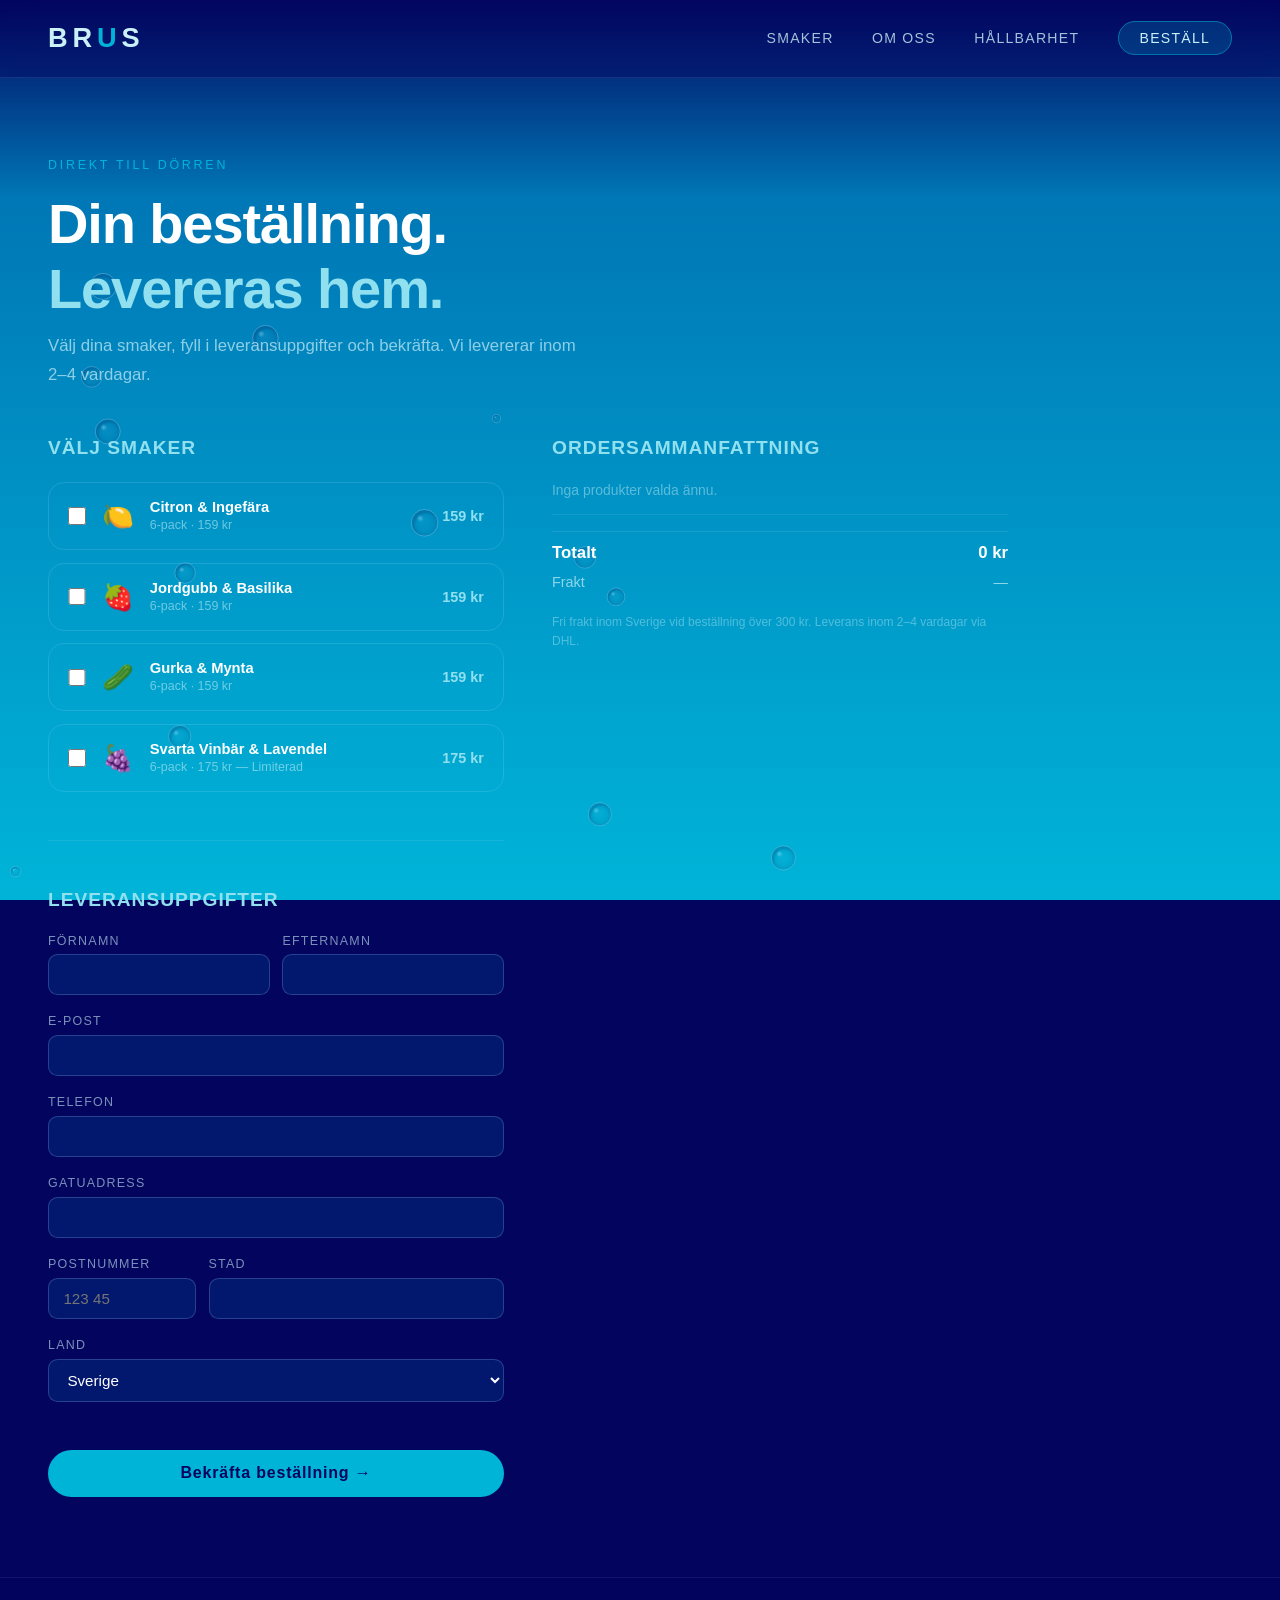
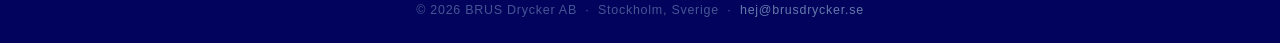
==== bestall.html @ 4c1146b9 "Initial commit" ====
<!DOCTYPE html>
<html lang="sv">
<head>
  <meta charset="UTF-8" />
  <meta name="viewport" content="width=device-width, initial-scale=1.0" />
  <title>Beställ — BRUS</title>
  <link rel="stylesheet" href="brus.css" />
</head>
<body>
  <canvas id="c" data-bubble-count="14"></canvas>
  <div id="ui">

    <nav>
      <a class="logo" href="index.html">BR<span>U</span>S</a>
      <ul>
        <li><a href="smaker.html">Smaker</a></li>
        <li><a href="om-oss.html">Om oss</a></li>
        <li><a href="hallbarhet.html">Hållbarhet</a></li>
        <li><a href="bestall.html" class="nav-cta">Beställ</a></li>
      </ul>
    </nav>

    <section class="page-section">
      <p class="hero-eyebrow">Direkt till dörren</p>
      <h1>Din beställning.<br><em>Levereras hem.</em></h1>
      <p class="lead">Välj dina smaker, fyll i leveransuppgifter och bekräfta. Vi levererar inom 2–4 vardagar.</p>

      <div id="order-form-wrap" class="order-wrap">

        <!-- Left: product selection + shipping -->
        <div class="order-form">
          <form id="order-form" novalidate>

            <h2>Välj smaker</h2>

            <label class="product-pick">
              <input type="checkbox" name="smak" value="citron-ingefara" data-name="Citron &amp; Ingefära" data-price="159" />
              <span class="pick-icon">🍋</span>
              <span class="pick-info">
                <strong>Citron &amp; Ingefära</strong>
                <span>6-pack · 159 kr</span>
              </span>
              <span class="pick-price">159 kr</span>
            </label>

            <label class="product-pick">
              <input type="checkbox" name="smak" value="jordgubb-basilika" data-name="Jordgubb &amp; Basilika" data-price="159" />
              <span class="pick-icon">🍓</span>
              <span class="pick-info">
                <strong>Jordgubb &amp; Basilika</strong>
                <span>6-pack · 159 kr</span>
              </span>
              <span class="pick-price">159 kr</span>
            </label>

            <label class="product-pick">
              <input type="checkbox" name="smak" value="gurka-mynta" data-name="Gurka &amp; Mynta" data-price="159" />
              <span class="pick-icon">🥒</span>
              <span class="pick-info">
                <strong>Gurka &amp; Mynta</strong>
                <span>6-pack · 159 kr</span>
              </span>
              <span class="pick-price">159 kr</span>
            </label>

            <label class="product-pick">
              <input type="checkbox" name="smak" value="svarta-vinbar-lavendel" data-name="Svarta Vinbär &amp; Lavendel" data-price="175" />
              <span class="pick-icon">🍇</span>
              <span class="pick-info">
                <strong>Svarta Vinbär &amp; Lavendel</strong>
                <span>6-pack · 175 kr — Limiterad</span>
              </span>
              <span class="pick-price">175 kr</span>
            </label>

            <hr class="divider" />
            <h2>Leveransuppgifter</h2>

            <div style="display:grid; grid-template-columns:1fr 1fr; gap:0.8rem;">
              <div class="form-group">
                <label for="fname">Förnamn</label>
                <input type="text" id="fname" name="fname" required autocomplete="given-name" />
              </div>
              <div class="form-group">
                <label for="lname">Efternamn</label>
                <input type="text" id="lname" name="lname" required autocomplete="family-name" />
              </div>
            </div>

            <div class="form-group">
              <label for="email">E-post</label>
              <input type="email" id="email" name="email" required autocomplete="email" />
            </div>

            <div class="form-group">
              <label for="phone">Telefon</label>
              <input type="tel" id="phone" name="phone" autocomplete="tel" />
            </div>

            <div class="form-group">
              <label for="address">Gatuadress</label>
              <input type="text" id="address" name="address" required autocomplete="street-address" />
            </div>

            <div style="display:grid; grid-template-columns:1fr 2fr; gap:0.8rem;">
              <div class="form-group">
                <label for="postal">Postnummer</label>
                <input type="text" id="postal" name="postal" required autocomplete="postal-code" placeholder="123 45" />
              </div>
              <div class="form-group">
                <label for="city">Stad</label>
                <input type="text" id="city" name="city" required autocomplete="address-level2" />
              </div>
            </div>

            <div class="form-group">
              <label for="country">Land</label>
              <select id="country" name="country" required>
                <option value="SE" selected>Sverige</option>
                <option value="NO">Norge</option>
                <option value="DK">Danmark</option>
                <option value="FI">Finland</option>
              </select>
            </div>

            <button type="submit" class="submit-btn">Bekräfta beställning →</button>
          </form>
        </div>

        <!-- Right: order summary -->
        <div class="order-summary">
          <h2>Ordersammanfattning</h2>
          <div id="summary-lines">
            <p style="color:rgba(202,240,248,0.45); font-size:0.87rem;">Inga produkter valda ännu.</p>
          </div>
          <hr class="divider" style="margin:1rem 0;" />
          <div class="summary-line total">
            <span>Totalt</span>
            <span id="summary-total">0 kr</span>
          </div>
          <div class="summary-line" style="margin-top:0.4rem;">
            <span>Frakt</span>
            <span id="summary-shipping">—</span>
          </div>
          <p style="font-size:0.75rem; color:rgba(202,240,248,0.4); margin-top:1.4rem; line-height:1.6;">
            Fri frakt inom Sverige vid beställning över 300 kr. Leverans inom 2–4 vardagar via DHL.
          </p>
        </div>
      </div>

      <!-- Confirmation -->
      <div id="confirmation" class="confirmation">
        <div class="check">🫧</div>
        <h2>Tack för din beställning!</h2>
        <p>Vi har tagit emot din order och skickar en bekräftelse till din e-post inom kort.<br>Leverans sker inom 2–4 vardagar.</p>
        <br />
        <a href="index.html" class="btn-ghost" style="margin-top:1rem;">Tillbaka till startsidan</a>
      </div>

    </section>

    <footer>© 2026 BRUS Drycker AB &nbsp;·&nbsp; Stockholm, Sverige &nbsp;·&nbsp; <a href="mailto:hej@brusdrycker.se">hej@brusdrycker.se</a></footer>
  </div>

  <script src="bubbles.js"></script>
  <script>
    // Pre-select flavor from URL param
    const params = new URLSearchParams(location.search);
    const preSmak = params.get('smak');
    if (preSmak) {
      const cb = document.querySelector(`input[value="${preSmak}"]`);
      if (cb) cb.checked = true;
    }

    // Summary update
    function updateSummary() {
      const checked = [...document.querySelectorAll('input[name="smak"]:checked')];
      const linesEl = document.getElementById('summary-lines');
      const totalEl = document.getElementById('summary-total');
      const shipEl  = document.getElementById('summary-shipping');

      if (checked.length === 0) {
        linesEl.innerHTML = '<p style="color:rgba(202,240,248,0.45); font-size:0.87rem;">Inga produkter valda ännu.</p>';
        totalEl.textContent = '0 kr';
        shipEl.textContent = '—';
        return;
      }

      let total = 0;
      linesEl.innerHTML = checked.map(cb => {
        const price = parseInt(cb.dataset.price);
        total += price;
        return `<div class="summary-line"><span>${cb.dataset.name}</span><span>${price} kr</span></div>`;
      }).join('');

      totalEl.textContent = total + ' kr';
      shipEl.textContent = total >= 300 ? 'Gratis' : '49 kr';
    }

    document.querySelectorAll('input[name="smak"]').forEach(cb => {
      cb.addEventListener('change', updateSummary);
    });
    updateSummary();

    // Form submit
    document.getElementById('order-form').addEventListener('submit', e => {
      e.preventDefault();
      const checked = [...document.querySelectorAll('input[name="smak"]:checked')];
      if (checked.length === 0) {
        alert('Välj minst en smak för att fortsätta.');
        return;
      }
      document.getElementById('order-form-wrap').style.display = 'none';
      document.getElementById('confirmation').style.display = 'block';
      window.scrollTo({ top: 0, behavior: 'smooth' });
    });
  </script>
</body>
</html>
---- brus.css ----
* { margin: 0; padding: 0; box-sizing: border-box; }
body { background: #03045e; overflow-x: hidden; font-family: 'Helvetica Neue', Helvetica, Arial, sans-serif; color: #fff; }
canvas { display: block; cursor: none; position: fixed; inset: 0; z-index: 0; }

/* ── Layout ── */
#ui { position: relative; z-index: 10; min-height: 100vh; display: flex; flex-direction: column; }

/* ── Nav ── */
nav {
  display: flex; align-items: center; justify-content: space-between;
  padding: 1.4rem 3rem;
  background: rgba(3,4,94,0.35);
  backdrop-filter: blur(14px);
  border-bottom: 1px solid rgba(160,220,255,0.12);
}
.logo {
  font-size: 1.7rem; font-weight: 800; letter-spacing: 0.18em;
  color: #caf0f8; text-transform: uppercase; text-decoration: none;
}
.logo span { color: #00b4d8; }
nav ul { list-style: none; display: flex; gap: 2.4rem; }
nav ul li a {
  text-decoration: none; color: rgba(202,240,248,0.8);
  font-size: 0.88rem; letter-spacing: 0.09em; text-transform: uppercase;
  transition: color 0.2s;
}
nav ul li a:hover { color: #fff; }
nav ul li a.active { color: #fff; border-bottom: 1px solid rgba(0,180,216,0.6); }
.nav-cta {
  background: rgba(0,180,216,0.2);
  border: 1px solid rgba(0,180,216,0.5) !important;
  padding: 0.5rem 1.3rem; border-radius: 99px;
  color: #caf0f8 !important;
  transition: background 0.2s, border-color 0.2s;
}
.nav-cta:hover { background: rgba(0,180,216,0.4) !important; border-color: #00b4d8 !important; }

/* ── Hero ── */
.hero {
  flex: 1; display: flex; flex-direction: column;
  align-items: center; justify-content: center;
  text-align: center; padding: 6rem 2rem 4rem;
}
.hero-eyebrow {
  font-size: 0.78rem; letter-spacing: 0.22em; text-transform: uppercase;
  color: #00b4d8; margin-bottom: 1.2rem;
}
.hero h1 {
  font-size: clamp(2.8rem, 7vw, 5.5rem);
  font-weight: 800; line-height: 1.05; letter-spacing: -0.02em;
  text-shadow: 0 2px 40px rgba(0,0,0,0.4);
}
.hero h1 em { font-style: normal; color: #90e0ef; }
.hero p {
  margin-top: 1.4rem; max-width: 480px;
  font-size: 1.1rem; line-height: 1.7;
  color: rgba(202,240,248,0.75);
}
.hero-btns { display: flex; gap: 1rem; margin-top: 2.4rem; flex-wrap: wrap; justify-content: center; }

/* ── Buttons ── */
.btn-primary {
  background: #00b4d8; color: #03045e;
  font-weight: 700; font-size: 0.9rem; letter-spacing: 0.06em;
  padding: 0.8rem 2rem; border-radius: 99px; text-decoration: none;
  transition: background 0.2s, transform 0.15s; display: inline-block;
}
.btn-primary:hover { background: #90e0ef; transform: translateY(-1px); }
.btn-ghost {
  border: 1px solid rgba(202,240,248,0.35); color: #caf0f8;
  font-size: 0.9rem; letter-spacing: 0.06em;
  padding: 0.8rem 2rem; border-radius: 99px; text-decoration: none;
  transition: border-color 0.2s, background 0.2s; display: inline-block;
}
.btn-ghost:hover { border-color: rgba(202,240,248,0.7); background: rgba(202,240,248,0.07); }

/* ── Products strip ── */
.products {
  padding: 4rem 3rem 6rem;
  background: rgba(3,4,94,0.45);
  backdrop-filter: blur(18px);
  border-top: 1px solid rgba(160,220,255,0.1);
}
.products h2 {
  text-align: center; font-size: 1.8rem; font-weight: 700;
  letter-spacing: 0.04em; margin-bottom: 0.5rem;
}
.products .sub {
  text-align: center; color: rgba(202,240,248,0.6);
  font-size: 0.95rem; margin-bottom: 3rem;
}
.cards {
  display: grid;
  grid-template-columns: repeat(auto-fit, minmax(200px, 1fr));
  gap: 1.4rem; max-width: 900px; margin: 0 auto;
}
.card {
  border: 1px solid rgba(160,220,255,0.18);
  border-radius: 1.2rem;
  background: rgba(0,119,182,0.15);
  backdrop-filter: blur(8px);
  padding: 2rem 1.4rem 1.6rem;
  text-align: center;
  transition: transform 0.2s, background 0.2s;
  display: flex; flex-direction: column; align-items: center;
}
.card:hover { transform: translateY(-4px); background: rgba(0,119,182,0.28); }
.card-icon { font-size: 2.4rem; margin-bottom: 0.8rem; }
.card h3 { font-size: 1rem; font-weight: 700; letter-spacing: 0.05em; margin-bottom: 0.4rem; }
.card p { font-size: 0.83rem; color: rgba(202,240,248,0.65); line-height: 1.5; flex: 1; }
.card-price { font-size: 1.1rem; font-weight: 700; color: #90e0ef; margin-top: 0.8rem; }
.card-tag {
  display: inline-block; margin-top: 1rem;
  background: rgba(0,180,216,0.18); border: 1px solid rgba(0,180,216,0.35);
  border-radius: 99px; padding: 0.25rem 0.9rem;
  font-size: 0.78rem; letter-spacing: 0.08em; color: #90e0ef;
  text-decoration: none; transition: background 0.2s;
}
.card-tag:hover { background: rgba(0,180,216,0.35); }

/* ── Page sections ── */
.page-section {
  flex: 1; padding: 5rem 3rem;
}
.page-section h1 {
  font-size: clamp(2rem, 5vw, 3.5rem);
  font-weight: 800; letter-spacing: -0.02em; margin-bottom: 0.6rem;
}
.page-section h1 em { font-style: normal; color: #90e0ef; }
.page-section .lead {
  font-size: 1.05rem; color: rgba(202,240,248,0.7);
  max-width: 540px; line-height: 1.75; margin-bottom: 3rem;
}
.divider {
  border: none; border-top: 1px solid rgba(160,220,255,0.12);
  margin: 3rem 0;
}
.two-col {
  display: grid; grid-template-columns: 1fr 1fr;
  gap: 2rem; max-width: 860px;
}
@media (max-width: 640px) { .two-col { grid-template-columns: 1fr; } }
.info-block h3 {
  font-size: 1rem; font-weight: 700; color: #00b4d8;
  letter-spacing: 0.06em; text-transform: uppercase; margin-bottom: 0.5rem;
}
.info-block p { font-size: 0.9rem; color: rgba(202,240,248,0.7); line-height: 1.65; }

/* ── Smaker page ── */
.flavor-grid {
  display: grid;
  grid-template-columns: repeat(auto-fit, minmax(240px, 1fr));
  gap: 1.8rem; max-width: 1000px;
}
.flavor-card {
  border: 1px solid rgba(160,220,255,0.18);
  border-radius: 1.4rem;
  background: rgba(0,119,182,0.15);
  backdrop-filter: blur(8px);
  padding: 2.4rem 1.8rem;
  transition: transform 0.2s, background 0.2s;
}
.flavor-card:hover { transform: translateY(-4px); background: rgba(0,119,182,0.28); }
.flavor-card .icon { font-size: 3rem; margin-bottom: 1rem; }
.flavor-card h3 { font-size: 1.15rem; font-weight: 700; margin-bottom: 0.4rem; }
.flavor-card .desc { font-size: 0.88rem; color: rgba(202,240,248,0.65); line-height: 1.6; margin-bottom: 0.6rem; }
.flavor-card .ingredients { font-size: 0.78rem; color: rgba(202,240,248,0.45); letter-spacing: 0.04em; margin-bottom: 1.2rem; }
.flavor-card .price { font-size: 1.1rem; font-weight: 700; color: #90e0ef; margin-bottom: 1rem; }

/* ── Order form ── */
.order-wrap { display: grid; grid-template-columns: 1fr 1fr; gap: 3rem; max-width: 960px; }
@media (max-width: 700px) { .order-wrap { grid-template-columns: 1fr; } }
.order-form h2, .order-summary h2 {
  font-size: 1.2rem; font-weight: 700; letter-spacing: 0.05em;
  color: #90e0ef; text-transform: uppercase; margin-bottom: 1.4rem;
}
.form-group { margin-bottom: 1.2rem; }
.form-group label { display: block; font-size: 0.78rem; letter-spacing: 0.1em; text-transform: uppercase; color: rgba(202,240,248,0.6); margin-bottom: 0.4rem; }
.form-group input, .form-group select {
  width: 100%; background: rgba(0,119,182,0.18);
  border: 1px solid rgba(160,220,255,0.22);
  border-radius: 0.6rem; padding: 0.7rem 0.9rem;
  color: #fff; font-size: 0.95rem;
  transition: border-color 0.2s;
}
.form-group input:focus, .form-group select:focus { outline: none; border-color: #00b4d8; }
.form-group select option { background: #03045e; }
.product-pick {
  border: 1px solid rgba(160,220,255,0.18);
  border-radius: 1rem; padding: 1rem 1.2rem;
  display: flex; align-items: center; gap: 1rem;
  margin-bottom: 0.8rem; cursor: pointer;
  transition: background 0.2s;
}
.product-pick:hover { background: rgba(0,119,182,0.2); }
.product-pick input[type=checkbox] { accent-color: #00b4d8; width: 1.1rem; height: 1.1rem; flex-shrink: 0; }
.product-pick .pick-icon { font-size: 1.6rem; }
.product-pick .pick-info { flex: 1; }
.product-pick .pick-info strong { display: block; font-size: 0.92rem; }
.product-pick .pick-info span { font-size: 0.78rem; color: rgba(202,240,248,0.55); }
.product-pick .pick-price { font-size: 0.9rem; font-weight: 700; color: #90e0ef; }
.qty-row { display: flex; align-items: center; gap: 0.6rem; margin-top: 0.5rem; }
.qty-row label { font-size: 0.78rem; color: rgba(202,240,248,0.55); margin: 0; }
.qty-row select { width: auto; padding: 0.3rem 0.5rem; font-size: 0.85rem; }
.summary-line { display: flex; justify-content: space-between; font-size: 0.9rem; color: rgba(202,240,248,0.7); margin-bottom: 0.7rem; }
.summary-line.total { font-weight: 700; color: #fff; font-size: 1.05rem; border-top: 1px solid rgba(160,220,255,0.15); padding-top: 0.7rem; margin-top: 0.4rem; }
.submit-btn {
  width: 100%; margin-top: 1.8rem;
  background: #00b4d8; color: #03045e;
  font-weight: 700; font-size: 1rem; letter-spacing: 0.05em;
  padding: 0.9rem; border: none; border-radius: 99px; cursor: pointer;
  transition: background 0.2s, transform 0.15s;
}
.submit-btn:hover { background: #90e0ef; transform: translateY(-1px); }
.confirmation {
  display: none; text-align: center; padding: 3rem 1rem;
}
.confirmation .check { font-size: 3.5rem; margin-bottom: 1rem; }
.confirmation h2 { font-size: 1.6rem; font-weight: 800; margin-bottom: 0.6rem; }
.confirmation p { color: rgba(202,240,248,0.7); line-height: 1.7; }

/* ── Footer ── */
footer {
  text-align: center; padding: 1.6rem;
  background: rgba(3,4,94,0.6);
  font-size: 0.78rem; color: rgba(202,240,248,0.35);
  letter-spacing: 0.06em;
  border-top: 1px solid rgba(160,220,255,0.08);
}
footer a { color: rgba(202,240,248,0.5); text-decoration: none; }
footer a:hover { color: #caf0f8; }
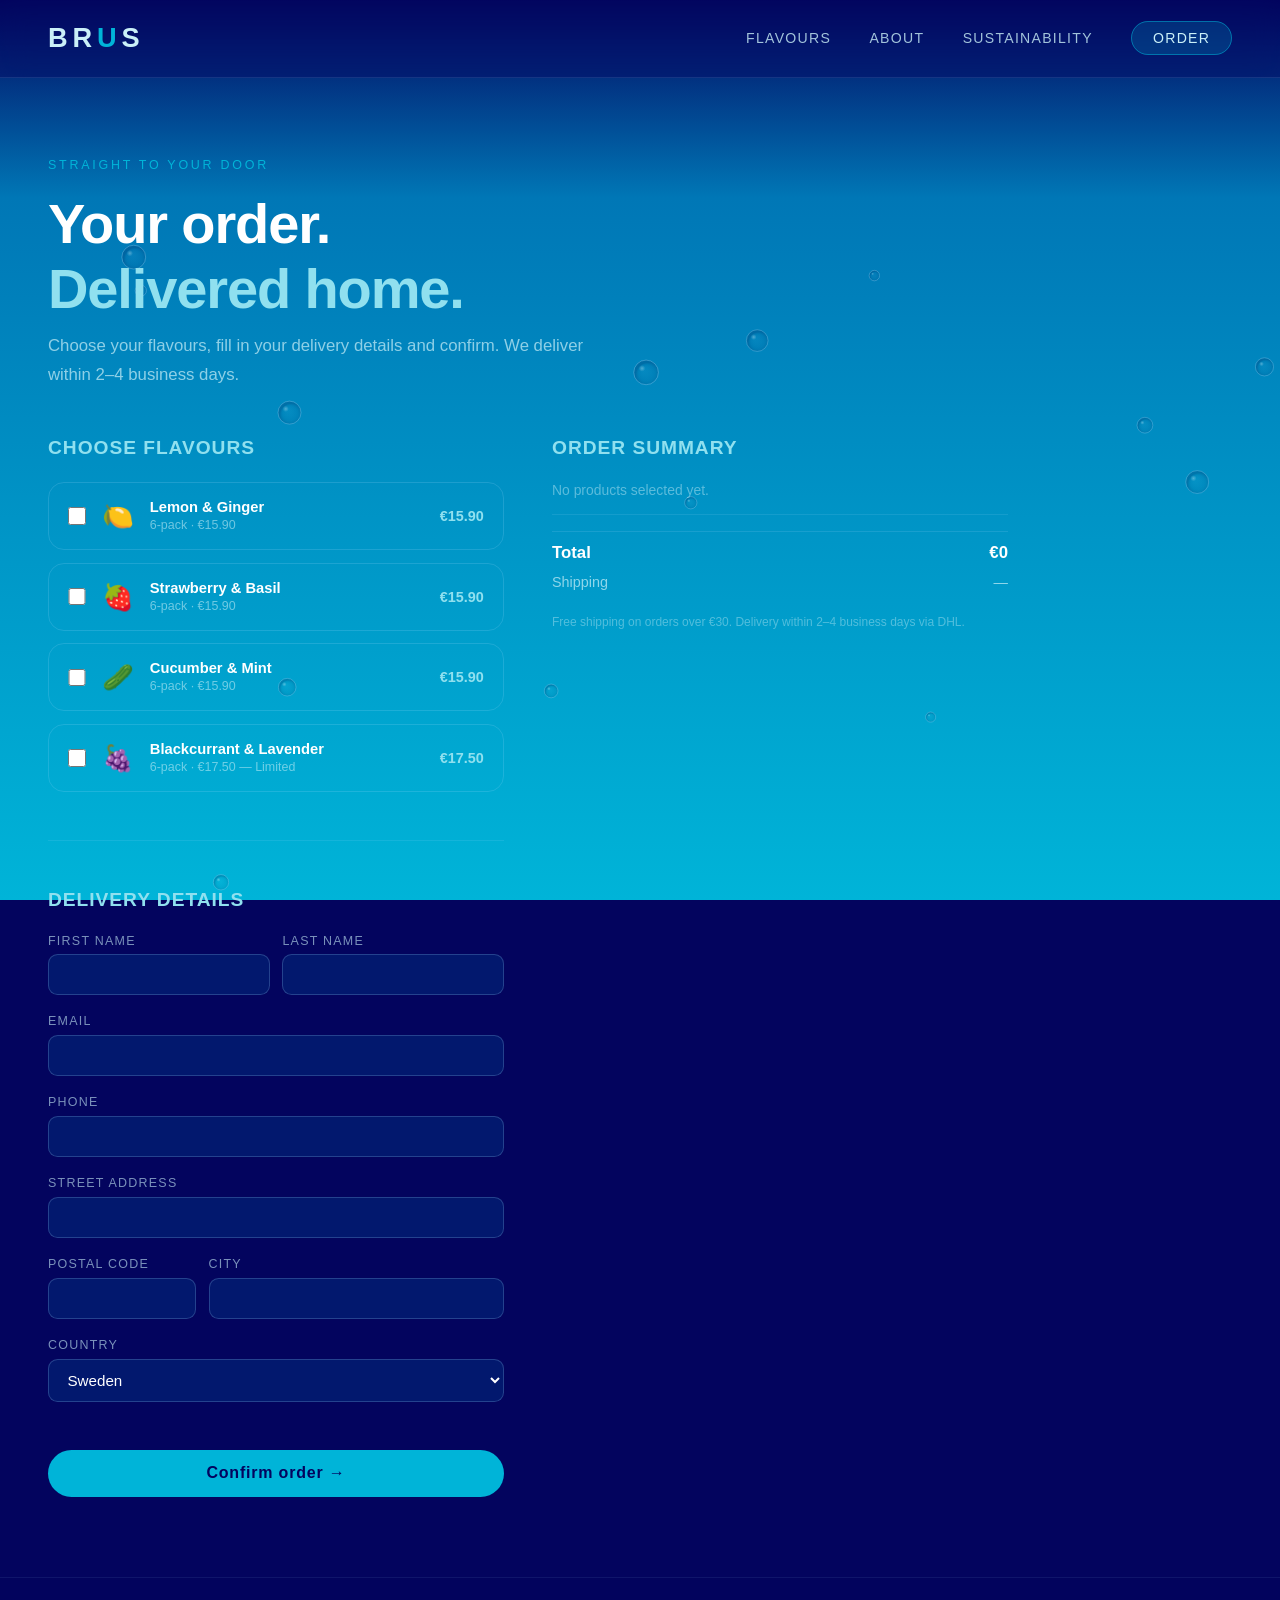
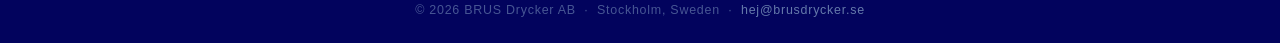
==== commit f1aef7ff: "Translate all pages to English" ====
--- a/bestall.html
+++ b/bestall.html
@@ -1,9 +1,9 @@
 <!DOCTYPE html>
-<html lang="sv">
+<html lang="en">
 <head>
   <meta charset="UTF-8" />
   <meta name="viewport" content="width=device-width, initial-scale=1.0" />
-  <title>Beställ — BRUS</title>
+  <title>Order — BRUS</title>
   <link rel="stylesheet" href="brus.css" />
 </head>
 <body>
@@ -13,158 +13,154 @@
     <nav>
       <a class="logo" href="index.html">BR<span>U</span>S</a>
       <ul>
-        <li><a href="smaker.html">Smaker</a></li>
-        <li><a href="om-oss.html">Om oss</a></li>
-        <li><a href="hallbarhet.html">Hållbarhet</a></li>
-        <li><a href="bestall.html" class="nav-cta">Beställ</a></li>
+        <li><a href="smaker.html">Flavours</a></li>
+        <li><a href="om-oss.html">About</a></li>
+        <li><a href="hallbarhet.html">Sustainability</a></li>
+        <li><a href="bestall.html" class="nav-cta">Order</a></li>
       </ul>
     </nav>
 
     <section class="page-section">
-      <p class="hero-eyebrow">Direkt till dörren</p>
-      <h1>Din beställning.<br><em>Levereras hem.</em></h1>
-      <p class="lead">Välj dina smaker, fyll i leveransuppgifter och bekräfta. Vi levererar inom 2–4 vardagar.</p>
+      <p class="hero-eyebrow">Straight to your door</p>
+      <h1>Your order.<br><em>Delivered home.</em></h1>
+      <p class="lead">Choose your flavours, fill in your delivery details and confirm. We deliver within 2–4 business days.</p>
 
       <div id="order-form-wrap" class="order-wrap">
 
-        <!-- Left: product selection + shipping -->
         <div class="order-form">
           <form id="order-form" novalidate>
 
-            <h2>Välj smaker</h2>
-
-            <label class="product-pick">
-              <input type="checkbox" name="smak" value="citron-ingefara" data-name="Citron &amp; Ingefära" data-price="159" />
+            <h2>Choose flavours</h2>
+
+            <label class="product-pick">
+              <input type="checkbox" name="smak" value="citron-ingefara" data-name="Lemon &amp; Ginger" data-price="159" />
               <span class="pick-icon">🍋</span>
               <span class="pick-info">
-                <strong>Citron &amp; Ingefära</strong>
-                <span>6-pack · 159 kr</span>
-              </span>
-              <span class="pick-price">159 kr</span>
-            </label>
-
-            <label class="product-pick">
-              <input type="checkbox" name="smak" value="jordgubb-basilika" data-name="Jordgubb &amp; Basilika" data-price="159" />
+                <strong>Lemon &amp; Ginger</strong>
+                <span>6-pack · €15.90</span>
+              </span>
+              <span class="pick-price">€15.90</span>
+            </label>
+
+            <label class="product-pick">
+              <input type="checkbox" name="smak" value="jordgubb-basilika" data-name="Strawberry &amp; Basil" data-price="159" />
               <span class="pick-icon">🍓</span>
               <span class="pick-info">
-                <strong>Jordgubb &amp; Basilika</strong>
-                <span>6-pack · 159 kr</span>
-              </span>
-              <span class="pick-price">159 kr</span>
-            </label>
-
-            <label class="product-pick">
-              <input type="checkbox" name="smak" value="gurka-mynta" data-name="Gurka &amp; Mynta" data-price="159" />
+                <strong>Strawberry &amp; Basil</strong>
+                <span>6-pack · €15.90</span>
+              </span>
+              <span class="pick-price">€15.90</span>
+            </label>
+
+            <label class="product-pick">
+              <input type="checkbox" name="smak" value="gurka-mynta" data-name="Cucumber &amp; Mint" data-price="159" />
               <span class="pick-icon">🥒</span>
               <span class="pick-info">
-                <strong>Gurka &amp; Mynta</strong>
-                <span>6-pack · 159 kr</span>
-              </span>
-              <span class="pick-price">159 kr</span>
-            </label>
-
-            <label class="product-pick">
-              <input type="checkbox" name="smak" value="svarta-vinbar-lavendel" data-name="Svarta Vinbär &amp; Lavendel" data-price="175" />
+                <strong>Cucumber &amp; Mint</strong>
+                <span>6-pack · €15.90</span>
+              </span>
+              <span class="pick-price">€15.90</span>
+            </label>
+
+            <label class="product-pick">
+              <input type="checkbox" name="smak" value="svarta-vinbar-lavendel" data-name="Blackcurrant &amp; Lavender" data-price="175" />
               <span class="pick-icon">🍇</span>
               <span class="pick-info">
-                <strong>Svarta Vinbär &amp; Lavendel</strong>
-                <span>6-pack · 175 kr — Limiterad</span>
-              </span>
-              <span class="pick-price">175 kr</span>
+                <strong>Blackcurrant &amp; Lavender</strong>
+                <span>6-pack · €17.50 — Limited</span>
+              </span>
+              <span class="pick-price">€17.50</span>
             </label>
 
             <hr class="divider" />
-            <h2>Leveransuppgifter</h2>
+            <h2>Delivery details</h2>
 
             <div style="display:grid; grid-template-columns:1fr 1fr; gap:0.8rem;">
               <div class="form-group">
-                <label for="fname">Förnamn</label>
+                <label for="fname">First name</label>
                 <input type="text" id="fname" name="fname" required autocomplete="given-name" />
               </div>
               <div class="form-group">
-                <label for="lname">Efternamn</label>
+                <label for="lname">Last name</label>
                 <input type="text" id="lname" name="lname" required autocomplete="family-name" />
               </div>
             </div>
 
             <div class="form-group">
-              <label for="email">E-post</label>
+              <label for="email">Email</label>
               <input type="email" id="email" name="email" required autocomplete="email" />
             </div>
 
             <div class="form-group">
-              <label for="phone">Telefon</label>
+              <label for="phone">Phone</label>
               <input type="tel" id="phone" name="phone" autocomplete="tel" />
             </div>
 
             <div class="form-group">
-              <label for="address">Gatuadress</label>
+              <label for="address">Street address</label>
               <input type="text" id="address" name="address" required autocomplete="street-address" />
             </div>
 
             <div style="display:grid; grid-template-columns:1fr 2fr; gap:0.8rem;">
               <div class="form-group">
-                <label for="postal">Postnummer</label>
-                <input type="text" id="postal" name="postal" required autocomplete="postal-code" placeholder="123 45" />
-              </div>
-              <div class="form-group">
-                <label for="city">Stad</label>
+                <label for="postal">Postal code</label>
+                <input type="text" id="postal" name="postal" required autocomplete="postal-code" />
+              </div>
+              <div class="form-group">
+                <label for="city">City</label>
                 <input type="text" id="city" name="city" required autocomplete="address-level2" />
               </div>
             </div>
 
             <div class="form-group">
-              <label for="country">Land</label>
+              <label for="country">Country</label>
               <select id="country" name="country" required>
-                <option value="SE" selected>Sverige</option>
-                <option value="NO">Norge</option>
-                <option value="DK">Danmark</option>
+                <option value="SE" selected>Sweden</option>
+                <option value="NO">Norway</option>
+                <option value="DK">Denmark</option>
                 <option value="FI">Finland</option>
               </select>
             </div>
 
-            <button type="submit" class="submit-btn">Bekräfta beställning →</button>
+            <button type="submit" class="submit-btn">Confirm order →</button>
           </form>
         </div>
 
-        <!-- Right: order summary -->
         <div class="order-summary">
-          <h2>Ordersammanfattning</h2>
+          <h2>Order summary</h2>
           <div id="summary-lines">
-            <p style="color:rgba(202,240,248,0.45); font-size:0.87rem;">Inga produkter valda ännu.</p>
+            <p style="color:rgba(202,240,248,0.45); font-size:0.87rem;">No products selected yet.</p>
           </div>
           <hr class="divider" style="margin:1rem 0;" />
           <div class="summary-line total">
-            <span>Totalt</span>
-            <span id="summary-total">0 kr</span>
+            <span>Total</span>
+            <span id="summary-total">€0</span>
           </div>
           <div class="summary-line" style="margin-top:0.4rem;">
-            <span>Frakt</span>
+            <span>Shipping</span>
             <span id="summary-shipping">—</span>
           </div>
           <p style="font-size:0.75rem; color:rgba(202,240,248,0.4); margin-top:1.4rem; line-height:1.6;">
-            Fri frakt inom Sverige vid beställning över 300 kr. Leverans inom 2–4 vardagar via DHL.
+            Free shipping on orders over €30. Delivery within 2–4 business days via DHL.
           </p>
         </div>
       </div>
 
-      <!-- Confirmation -->
       <div id="confirmation" class="confirmation">
         <div class="check">🫧</div>
-        <h2>Tack för din beställning!</h2>
-        <p>Vi har tagit emot din order och skickar en bekräftelse till din e-post inom kort.<br>Leverans sker inom 2–4 vardagar.</p>
+        <h2>Thank you for your order!</h2>
+        <p>We have received your order and will send a confirmation to your email shortly.<br>Delivery within 2–4 business days.</p>
         <br />
-        <a href="index.html" class="btn-ghost" style="margin-top:1rem;">Tillbaka till startsidan</a>
+        <a href="index.html" class="btn-ghost" style="margin-top:1rem;">Back to home</a>
       </div>
 
     </section>
 
-    <footer>© 2026 BRUS Drycker AB &nbsp;·&nbsp; Stockholm, Sverige &nbsp;·&nbsp; <a href="mailto:hej@brusdrycker.se">hej@brusdrycker.se</a></footer>
+    <footer>© 2026 BRUS Drycker AB &nbsp;·&nbsp; Stockholm, Sweden &nbsp;·&nbsp; <a href="mailto:hej@brusdrycker.se">hej@brusdrycker.se</a></footer>
   </div>
 
   <script src="bubbles.js"></script>
   <script>
-    // Pre-select flavor from URL param
     const params = new URLSearchParams(location.search);
     const preSmak = params.get('smak');
     if (preSmak) {
@@ -172,7 +168,6 @@
       if (cb) cb.checked = true;
     }
 
-    // Summary update
     function updateSummary() {
       const checked = [...document.querySelectorAll('input[name="smak"]:checked')];
       const linesEl = document.getElementById('summary-lines');
@@ -180,8 +175,8 @@
       const shipEl  = document.getElementById('summary-shipping');
 
       if (checked.length === 0) {
-        linesEl.innerHTML = '<p style="color:rgba(202,240,248,0.45); font-size:0.87rem;">Inga produkter valda ännu.</p>';
-        totalEl.textContent = '0 kr';
+        linesEl.innerHTML = '<p style="color:rgba(202,240,248,0.45); font-size:0.87rem;">No products selected yet.</p>';
+        totalEl.textContent = '€0';
         shipEl.textContent = '—';
         return;
       }
@@ -190,11 +185,11 @@
       linesEl.innerHTML = checked.map(cb => {
         const price = parseInt(cb.dataset.price);
         total += price;
-        return `<div class="summary-line"><span>${cb.dataset.name}</span><span>${price} kr</span></div>`;
+        return `<div class="summary-line"><span>${cb.dataset.name}</span><span>€${(price/10).toFixed(2)}</span></div>`;
       }).join('');
 
-      totalEl.textContent = total + ' kr';
-      shipEl.textContent = total >= 300 ? 'Gratis' : '49 kr';
+      totalEl.textContent = '€' + (total / 10).toFixed(2);
+      shipEl.textContent = total >= 300 ? 'Free' : '€4.90';
     }
 
     document.querySelectorAll('input[name="smak"]').forEach(cb => {
@@ -202,12 +197,11 @@
     });
     updateSummary();
 
-    // Form submit
     document.getElementById('order-form').addEventListener('submit', e => {
       e.preventDefault();
       const checked = [...document.querySelectorAll('input[name="smak"]:checked')];
       if (checked.length === 0) {
-        alert('Välj minst en smak för att fortsätta.');
+        alert('Please select at least one flavour to continue.');
         return;
       }
       document.getElementById('order-form-wrap').style.display = 'none';
